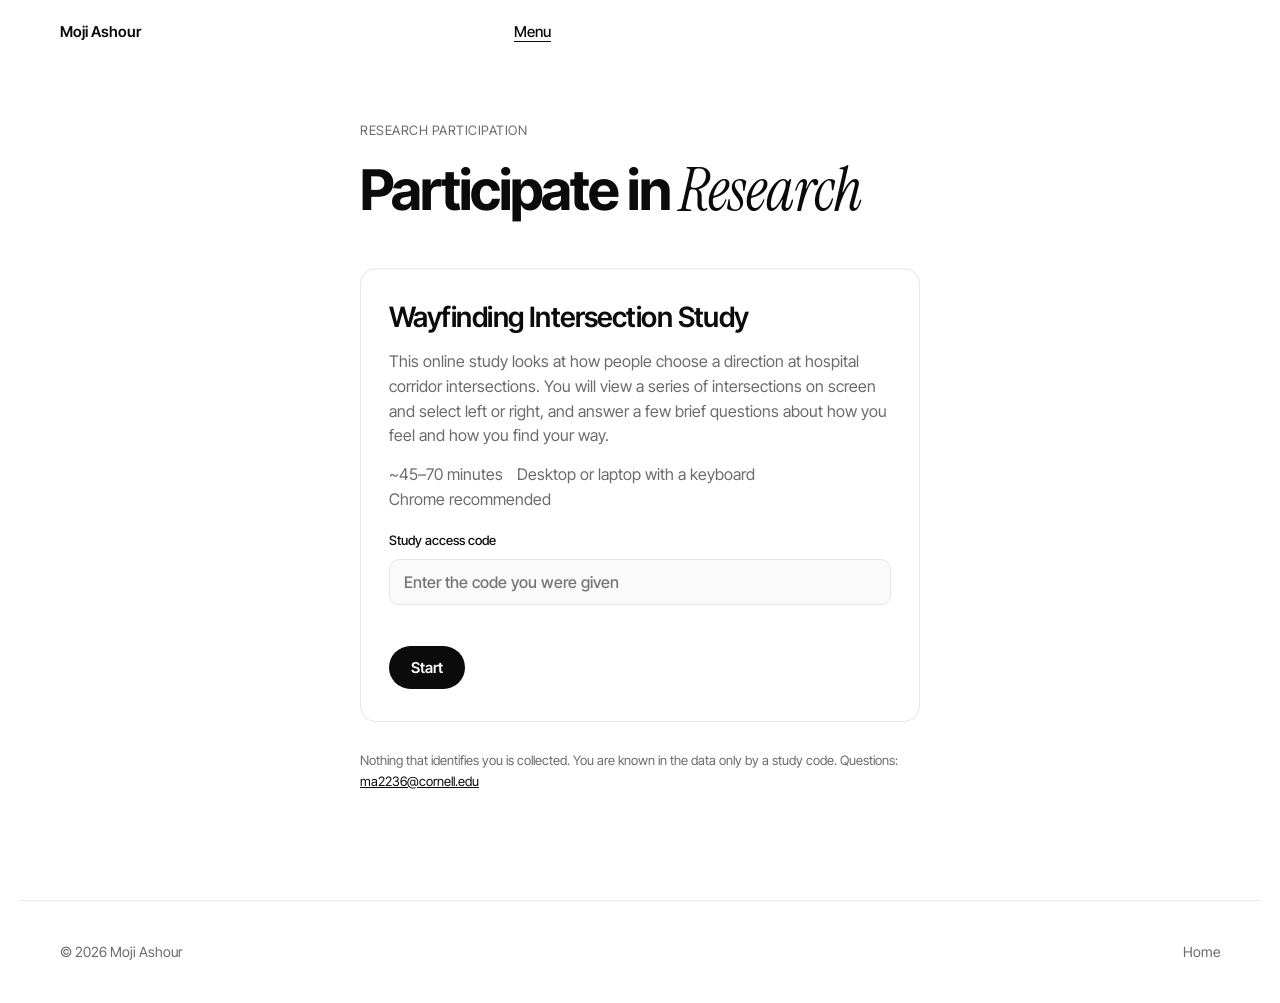
==== wayfinding-study/index.html @ ff0199dc "Wayfinding v4.9: neutral study title in header instead of personal name Replace the header wordmark " ====
<!DOCTYPE html>
<html lang="en">
<head>
    <link rel="icon" href="data:," />
  <meta charset="UTF-8" />
  <meta name="viewport" content="width=device-width, initial-scale=1" />
  <title>Wayfinding Study v4.9</title>
  <link rel="stylesheet" href="assets/fonts/fonts.css" />
  <link rel="stylesheet" href="css/styles.css" />
</head>
<body>
  <div id="lab-banner" role="status">LAB MODE — markers stub</div>
  <div id="admin-bar" hidden>
    <span class="admin-pill">DEMO</span>
    <label class="admin-field">Transition
      <select id="admin-trans" aria-label="Transition style">
        <option value="A">A · fade</option>
        <option value="A+">A+ · fade + progress</option>
        <option value="B">B · dash</option>
        <option value="C">C · cut</option>
        <option value="W">W · walk (default)</option>
        <option value="WI">WI — walk + dark iris</option>
      </select>
    </label>
    <label class="admin-field">Decision limit
      <select id="admin-decision-limit" aria-label="Decision time limit">
        <option value="5000">5 s</option>
        <option value="4000">4 s</option>
        <option value="3000">3 s (default)</option>
        <option value="2000">2 s</option>
        <option value="0">Off</option>
      </select>
    </label>
    <label class="admin-field admin-check"><input type="checkbox" id="admin-saves"> Save to Drive</label>
    <label class="admin-field">Jump to
      <select id="admin-jump" aria-label="Jump to phase">
        <option value="">Jump to…</option>
        <option value="practice">Practice</option>
        <option value="mist">DST (math)</option>
        <option value="condition1">Condition 1</option>
        <option value="post_condition">Post-condition</option>
        <option value="condition2">Condition 2</option>
        <option value="exit">Exit</option>
        <option value="results">Results</option>
      </select>
    </label>
    <button type="button" id="admin-skip">Skip</button>
    <button type="button" id="admin-skip-block">Skip block</button>
    <button type="button" id="admin-skip-cond">Skip to end of condition</button>
  </div>
  <div id="file-protocol-warn" class="protocol-warn" hidden role="alert">
    This page was opened as a local file (<code>file://</code>). Panoramas will not load.
    Run <code>python3 tools/server.py</code> in the wayfinding-spa folder and open
    <code>http://localhost:8080/</code> instead.
  </div>

  <header class="app-bar">
    <div class="study-wordmark">Hospital Wayfinding Study</div>
    <h1>Hospital Wayfinding · v4.9</h1>
    <div class="meta" id="header-meta">mode: —</div>
  </header>
  <button type="button" id="btn-withdraw" class="withdraw-link" hidden>Withdraw</button>

  <main>
    <!-- Generic page host: setup, consent, questionnaires, stress task, rest, experimenter screens -->
    <section id="screen-page" class="screen active wide" aria-label="Study page">
      <div id="page-host"><p class="hint">Loading…</p></div>
    </section>

    <!-- Instructions -->
    <section id="screen-instructions" class="screen" aria-label="Instructions">
      <p class="kicker">Wayfinding task</p>
      <h2>Instructions</h2>
      <p class="instr-lead">In this section, you are asked to find a destination inside a hospital environment. Remember that you can:</p>
      <ol class="instr-list">
        <li>Look around with your mouse.</li>
        <li>
          Choose directions with your keyboard.
          <div class="key-visual" aria-hidden="true">
            <div class="key-combo"><kbd class="key-cap">←</kbd><span>Left</span></div>
            <div class="key-combo"><kbd class="key-cap">→</kbd><span>Right</span></div>
          </div>
        </li>
        <li>Please make your selection (right or left) as soon as you can.</li>
        <li id="instr-decision-limit">You will have <strong>3 seconds</strong> to choose a direction at each intersection. If you do not choose within 3 seconds, a “Time’s up” message appears and the study moves on to the next intersection.</li>
        <li>Please stay focused.</li>
        <li>This is a serious data collection effort. Do not close this window or switch to another window during the experiment.</li>
      </ol>
      <p class="hint protocol-warn" id="preload-status" hidden></p>
      <div class="btn-row">
        <button type="button" id="btn-to-practice" disabled>Loading…</button>
        <button type="button" class="secondary" id="btn-skip-instructions" hidden>Skip</button>
      </div>
    </section>

    <!-- Trial (windowed pano + bottom instruction zone) -->
    <section id="screen-trial" class="screen" aria-label="Trial">
      <div class="trial-layout">
        <div class="trial-chrome">
          <span class="badge" id="trial-badge">Trial</span>
          <span class="badge" id="trial-hint">Drag to look · then press ← or →</span>
        </div>
        <div id="task-header" class="task-header">Hospital Wayfinding Task</div>
        <div id="progress" class="progress" aria-label="Progress">
          <div class="progress-track"><div class="progress-fill" id="progress-fill"></div></div>
          <span class="progress-label" id="progress-label">0%</span>
        </div>

        <div id="pano-frame" class="pano-frame">
          <div id="pano-wrap">
            <div id="pano"></div>
            <div id="loading-overlay" class="loading-overlay">Loading scene…</div>
            <div id="transition-overlay" aria-hidden="true"></div>
            <div id="vignette-overlay" aria-hidden="true"></div>
            <div id="iris-overlay" aria-hidden="true"></div>
            <div id="decision-timer" class="decision-timer" hidden aria-hidden="true">
              <div class="decision-timer-track"><div class="decision-timer-fill" id="decision-timer-fill"></div></div>
              <span class="decision-timer-num" id="decision-timer-num" aria-hidden="true">3</span>
            </div>
            <div id="times-up" class="times-up" hidden aria-live="polite" aria-hidden="true"><span>Time’s up</span></div>
            <div id="intersection-label" class="intersection-label" hidden></div>
            <div id="probe-placeholder" class="probe-placeholder" hidden aria-hidden="true">
              <span id="placeholder-text" class="placeholder-text">Recall probe</span>
              <span id="placeholder-sub" class="placeholder-sub"></span>
              <button type="button" class="intro-btn" id="btn-intro-continue">Continue</button>
            </div>
          </div>
        </div>

        <div id="instruction-zone" class="instruction-zone" aria-live="polite">
          <!-- Decision mode -->
          <div id="decision-panel" class="response-panel">
            <p class="prompt-large" id="decision-prompt">Press ← or → to choose your direction.</p>
            <p class="bottom-line" id="decision-sub">You can look around with the mouse, and press ← or → to make a decision to turn.</p>
            <div class="choice-row">
              <button type="button" class="choice-btn" id="btn-left" disabled>←</button>
              <button type="button" class="choice-btn" id="btn-right" disabled>→</button>
            </div>
            <p class="key-hint" id="decision-key-hint">Waiting… look around first</p>
          </div>

          <!-- Block intro (new destination) -->
          <div id="intro-panel" class="response-panel" hidden>
            <p class="prompt-large" id="intro-prompt">Your destination</p>
            <p class="prompt-sub" id="intro-sub"></p>
          </div>

          <!-- Recall probe mode -->
          <div id="probe-panel" class="response-panel" hidden>
            <p class="bottom-line" id="probe-bottom">Press ← or → to answer.</p>
            <p class="prompt-large visually-hidden" id="probe-prompt">Which way did you turn 3 intersections ago?</p>
            <div class="choice-row">
              <button type="button" class="choice-btn" id="btn-probe-left" disabled>←</button>
              <button type="button" class="choice-btn" id="btn-probe-right" disabled>→</button>
            </div>
            <p class="key-hint" id="probe-key-hint">Waiting…</p>
          </div>
        </div>
      </div>
    </section>

    <!-- End: participant results / debrief, plus experimenter tools when in lab or debug -->
    <section id="screen-end" class="screen participant-end" aria-label="Session complete">
      <div id="end-participant">
        <p class="kicker">Session</p>
        <h2>Session <em>complete</em></h2>
        <p id="end-thanks">Thank you.</p>
        <div id="end-debrief" class="debrief-block"></div>
        <div id="end-results"></div>
        <p id="end-save-status" class="save-status"></p>
        <div class="btn-row" id="end-fallback-row" hidden>
          <button type="button" id="btn-fallback-download">Download your data</button>
        </div>
      </div>
      <div id="end-experimenter" hidden>
        <h3>Experimenter</h3>
        <p class="hint">These download buttons and the log preview are shown only in lab mode or <code>?debug=1</code>. They are hidden from online participants. Data are also kept in this browser's local storage, and saved to <code>data/</code> when run with <code>tools/server.py</code> or a configured backend.</p>
        <div class="summary" id="end-summary"></div>
        <div class="btn-row">
          <button type="button" id="btn-download-json">Download JSON</button>
          <button type="button" class="secondary" id="btn-download-csv">Trials CSV</button>
          <button type="button" class="secondary" id="btn-download-q">Questionnaires CSV</button>
          <button type="button" class="secondary" id="btn-download-scores">Scores CSV</button>
          <button type="button" class="secondary" id="btn-download-events">Events CSV</button>
          <button type="button" class="secondary" id="btn-download-stress">Stress task CSV</button>
          <button type="button" class="secondary" id="btn-download-summaries">Summaries CSV</button>
          <button type="button" class="ghost" id="btn-restart">New session</button>
        </div>
        <label class="hint" for="log-preview" style="display:block;margin-top:1.25rem;">Session log preview</label>
        <textarea id="log-preview" readonly spellcheck="false"></textarea>
      </div>
    </section>
  </main>

  <script src="js/stimuli.js"></script>
  <script src="js/instruments.js"></script>
  <script src="js/survey.js"></script>
  <script src="js/stress.js"></script>
  <script src="js/consent_copy.js"></script>
  <script src="js/backend.js"></script>
  <script type="module" src="js/pano3d.js"></script>
  <script src="js/app.js"></script>
</body>
</html>
---- wayfinding-study/assets/fonts/fonts.css ----
/* Self-hosted OFL fonts for the wayfinding study and participate.html.
   These files are served from this folder; the study does not request fonts.googleapis.com or fonts.gstatic.com.
   Inter Tight: SIL Open Font License 1.1, Copyright 2022 The Inter Project Authors
   (https://github.com/rsms/inter-tight). See OFL-InterTight.txt.
   Instrument Serif: SIL Open Font License 1.1, Copyright 2022 The Instrument Serif Project Authors
   (https://github.com/Instrument/instrument-serif). See OFL-InstrumentSerif.txt.
*/
@font-face {
  font-family: "Inter Tight";
  font-style: normal;
  font-weight: 400 800;
  font-display: swap;
  src: url("InterTight-latin-ext.woff2") format("woff2");
  unicode-range: U+0100-02BA, U+02BD-02C5, U+02C7-02CC, U+02CE-02D7, U+02DD-02FF, U+0304, U+0308, U+0329, U+1D00-1DBF, U+1E00-1E9F, U+1EF2-1EFF, U+2020, U+20A0-20AB, U+20AD-20C4, U+2113, U+2C60-2C7F, U+A720-A7FF;
}
@font-face {
  font-family: "Inter Tight";
  font-style: normal;
  font-weight: 400 800;
  font-display: swap;
  src: url("InterTight-latin.woff2") format("woff2");
  unicode-range: U+0000-00FF, U+0131, U+0152-0153, U+02BB-02BC, U+02C6, U+02DA, U+02DC, U+0304, U+0308, U+0329, U+2000-206F, U+20AC, U+2122, U+2191, U+2193, U+2212, U+2215, U+FEFF, U+FFFD;
}
@font-face {
  font-family: "Instrument Serif";
  font-style: normal;
  font-weight: 400;
  font-display: swap;
  src: url("InstrumentSerif-Regular-latin-ext.woff2") format("woff2");
  unicode-range: U+0100-02BA, U+02BD-02C5, U+02C7-02CC, U+02CE-02D7, U+02DD-02FF, U+0304, U+0308, U+0329, U+1D00-1DBF, U+1E00-1E9F, U+1EF2-1EFF, U+2020, U+20A0-20AB, U+20AD-20C4, U+2113, U+2C60-2C7F, U+A720-A7FF;
}
@font-face {
  font-family: "Instrument Serif";
  font-style: normal;
  font-weight: 400;
  font-display: swap;
  src: url("InstrumentSerif-Regular-latin.woff2") format("woff2");
  unicode-range: U+0000-00FF, U+0131, U+0152-0153, U+02BB-02BC, U+02C6, U+02DA, U+02DC, U+0304, U+0308, U+0329, U+2000-206F, U+20AC, U+2122, U+2191, U+2193, U+2212, U+2215, U+FEFF, U+FFFD;
}
@font-face {
  font-family: "Instrument Serif";
  font-style: italic;
  font-weight: 400;
  font-display: swap;
  src: url("InstrumentSerif-Italic-latin-ext.woff2") format("woff2");
  unicode-range: U+0100-02BA, U+02BD-02C5, U+02C7-02CC, U+02CE-02D7, U+02DD-02FF, U+0304, U+0308, U+0329, U+1D00-1DBF, U+1E00-1E9F, U+1EF2-1EFF, U+2020, U+20A0-20AB, U+20AD-20C4, U+2113, U+2C60-2C7F, U+A720-A7FF;
}
@font-face {
  font-family: "Instrument Serif";
  font-style: italic;
  font-weight: 400;
  font-display: swap;
  src: url("InstrumentSerif-Italic-latin.woff2") format("woff2");
  unicode-range: U+0000-00FF, U+0131, U+0152-0153, U+02BB-02BC, U+02C6, U+02DA, U+02DC, U+0304, U+0308, U+0329, U+2000-206F, U+20AC, U+2122, U+2191, U+2193, U+2212, U+2215, U+FEFF, U+FFFD;
}
---- wayfinding-study/css/styles.css ----
:root {
  --ink: #0b0b0b;
  --mute: #6b6b6b;
  --line: #e6e6e6;
  --bg: #ffffff;
  --panel: #ffffff;
  --card: #f6f6f6;
  --border: #e6e6e6;
  --text: #0b0b0b;
  --muted: #6b6b6b;
  --accent: #0b0b0b;
  --accent-hover: #222222;
  --ok: #1a7f4b;
  --warn: #8a6d00;
  --danger: #b00020;
  --btn-left: #0b0b0b;
  --btn-right: #0b0b0b;
  --frame-border: #e6e6e6;
  --radius: 16px;
  --sans: "Inter Tight", Inter, system-ui, -apple-system, "Helvetica Neue", Arial, sans-serif;
  --serif: "Instrument Serif", "Playfair Display", Georgia, serif;
  --font: var(--sans);
}

* { box-sizing: border-box; margin: 0; padding: 0; }

html, body {
  height: 100%;
  background: var(--bg);
  color: var(--text);
  font-family: var(--font);
  font-size: 17px;
  line-height: 1.6;
  -webkit-font-smoothing: antialiased;
}

body {
  display: flex;
  flex-direction: column;
  min-height: 100vh;
  background: #ffffff;
}

#lab-banner {
  display: none;
  background: #fff8e1;
  color: var(--warn);
  text-align: center;
  padding: 0.45rem 1rem;
  font-size: 0.85rem;
  font-weight: 600;
  letter-spacing: 0.04em;
  border-bottom: 1px solid #e6d48a;
}

#lab-banner.visible { display: block; }

header.app-bar {
  display: flex;
  align-items: center;
  justify-content: space-between;
  padding: 0.65rem 1.25rem;
  background: #ffffff;
  border-bottom: 1px solid var(--border);
  color: var(--text);
}

header.app-bar h1 {
  font-size: 1rem;
  font-weight: 600;
  letter-spacing: 0.02em;
  color: #111111;
}

header .meta {
  font-size: 0.8rem;
  color: var(--muted);
}

main {
  flex: 1;
  display: flex;
  flex-direction: column;
  position: relative;
  min-height: 0;
  background: #ffffff;
}

.screen {
  display: none;
  flex: 1;
  flex-direction: column;
  padding: 2rem 1.5rem;
  max-width: 720px;
  width: 100%;
  margin: 0 auto;
  justify-content: center;
  background: #ffffff;
}

.screen.active { display: flex; }

.screen h2 {
  font-size: 1.6rem;
  margin-bottom: 0.75rem;
  color: #111111;
}

.screen p, .screen li {
  color: var(--muted);
  margin-bottom: 0.75rem;
}

.screen ul {
  margin: 0.5rem 0 1.25rem 1.25rem;
}

.field {
  margin: 1rem 0;
}

.field label {
  display: block;
  font-size: 0.85rem;
  color: var(--muted);
  margin-bottom: 0.35rem;
}

.field input {
  width: 100%;
  max-width: 360px;
  padding: 0.7rem 0.9rem;
  border-radius: 8px;
  border: 1px solid var(--border);
  background: #ffffff;
  color: var(--text);
  font-size: 1rem;
}

.field input:focus {
  outline: none;
  border-color: var(--accent);
}

.btn-row {
  display: flex;
  flex-wrap: wrap;
  gap: 0.75rem;
  margin-top: 1.5rem;
}

button, .btn {
  appearance: none;
  border: none;
  cursor: pointer;
  font-family: inherit;
  font-size: 1rem;
  font-weight: 600;
  padding: 0.75rem 1.35rem;
  border-radius: 10px;
  background: var(--accent);
  color: #fff;
  transition: background 0.15s, transform 0.1s;
}

button:hover, .btn:hover { background: var(--accent-hover); }
button:active { transform: scale(0.98); }
button:disabled {
  opacity: 0.45;
  cursor: not-allowed;
  transform: none;
}

button.secondary {
  background: #ffffff;
  border: 1px solid var(--border);
  color: var(--text);
}
button.secondary:hover { background: #f3f4f6; }

button.ghost {
  background: transparent;
  color: var(--muted);
  border: 1px solid transparent;
}
button.ghost:hover { color: var(--text); }

/* ===== Trial layout: white page, windowed 360, bottom instructions ===== */

#screen-trial {
  max-width: none;
  padding: 0;
  position: relative;
  justify-content: flex-start;
  background: #ffffff;
}

.trial-layout {
  flex: 1;
  display: flex;
  flex-direction: column;
  align-items: center;
  width: 100%;
  background: #ffffff;
  padding: 0.75rem 1rem 1.25rem;
  gap: 0.75rem;
  min-height: 0;
}

.trial-chrome {
  width: min(80vw, 1100px);
  display: flex;
  justify-content: space-between;
  align-items: center;
  gap: 0.5rem;
  pointer-events: none;
}

.trial-chrome .badge {
  pointer-events: auto;
  background: #f4f5f7;
  border: 1px solid var(--border);
  padding: 0.3rem 0.7rem;
  border-radius: 999px;
  font-size: 0.8rem;
  color: var(--muted);
}

.pano-frame {
  width: min(80vw, 1100px);
  aspect-ratio: 16 / 9;
  max-height: min(58vh, 620px);
  border: 2px solid var(--frame-border);
  border-radius: 4px;
  background: #e8e8e8;
  overflow: hidden;
  position: relative;
  flex-shrink: 0;
}

#pano-wrap {
  position: absolute;
  inset: 0;
  width: 100%;
  height: 100%;
  background: #e8e8e8;
  overflow: hidden;
}

#pano {
  width: 100%;
  height: 100%;
}

#pano .pnlm-container {
  width: 100% !important;
  height: 100% !important;
}

.probe-placeholder {
  position: absolute;
  inset: 0;
  z-index: 15;
  display: flex;
  align-items: center;
  justify-content: center;
  background: #f0f0f0;
  color: #666666;
  font-size: 1.1rem;
  font-weight: 500;
  letter-spacing: 0.02em;
}

.probe-placeholder[hidden] { display: none !important; }

/* Bottom instruction zone — large clear text on white */
.instruction-zone {
  width: min(80vw, 1100px);
  flex: 1;
  display: flex;
  flex-direction: column;
  align-items: center;
  justify-content: center;
  background: #ffffff;
  padding: 0.5rem 0.5rem 1rem;
  min-height: 160px;
}

.response-panel {
  display: flex;
  flex-direction: column;
  align-items: center;
  gap: 0.6rem;
  width: 100%;
}

.response-panel[hidden] { display: none !important; }

.prompt-large {
  font-size: clamp(1.35rem, 2.6vw, 1.85rem);
  font-weight: 700;
  color: #111111;
  text-align: center;
  line-height: 1.3;
  margin: 0;
}

.prompt-sub {
  font-size: 1.05rem;
  color: var(--muted);
  text-align: center;
  margin: 0;
}

.choice-row {
  display: flex;
  justify-content: center;
  gap: 1.25rem;
  flex-wrap: wrap;
  margin-top: 0.35rem;
}

.choice-btn {
  min-width: 160px;
  min-height: 56px;
  font-size: 1.2rem;
  border-radius: 12px;
  box-shadow: none;
}

#btn-left, #btn-probe-left { background: var(--btn-left); }
#btn-left:hover, #btn-probe-left:hover { background: #5c6bc0; }
#btn-right, #btn-probe-right { background: var(--btn-right); }
#btn-right:hover, #btn-probe-right:hover { background: #26a69a; }

.key-hint {
  font-size: 0.95rem;
  color: var(--muted);
  text-align: center;
  margin: 0.25rem 0 0;
}

.key-hint.ready {
  color: #111111;
  font-weight: 600;
}

.hint {
  font-size: 0.8rem;
  color: var(--muted);
  margin-top: 0.5rem;
}

.hint code, .screen code {
  background: #f3f4f6;
  color: #111111;
  padding: 0.1rem 0.35rem;
  border-radius: 4px;
  font-size: 0.85em;
}

#screen-end .summary {
  background: #f7f8fa;
  border: 1px solid var(--border);
  border-radius: var(--radius);
  padding: 1rem 1.25rem;
  margin: 1rem 0;
  font-size: 0.9rem;
  color: var(--text);
}

#screen-end .summary code {
  color: var(--ok);
  font-size: 0.85rem;
  background: transparent;
  padding: 0;
}

#log-preview {
  width: 100%;
  height: 220px;
  margin-top: 1rem;
  padding: 0.75rem;
  background: #fafafa;
  border: 1px solid var(--border);
  border-radius: 8px;
  color: #333333;
  font-family: ui-monospace, SFMono-Regular, Menlo, monospace;
  font-size: 0.75rem;
  resize: vertical;
}

.loading-overlay {
  position: absolute;
  inset: 0;
  z-index: 30;
  display: none;
  align-items: center;
  justify-content: center;
  background: rgba(255, 255, 255, 0.88);
  color: var(--text);
  font-weight: 500;
}

.loading-overlay.visible { display: flex; }

.protocol-warn {
  background: #fff0f0;
  color: #8a1f1f;
  text-align: center;
  padding: 0.65rem 1rem;
  font-size: 0.85rem;
  border-bottom: 1px solid #f0c0c0;
  line-height: 1.45;
}
.protocol-warn code {
  color: #111111;
  background: rgba(0, 0, 0, 0.06);
  padding: 0.1rem 0.35rem;
  border-radius: 4px;
  font-size: 0.8rem;
}

.loading-overlay.error {
  flex-direction: column;
  padding: 1.5rem;
  text-align: center;
  line-height: 1.5;
  color: #8a1f1f;
  background: rgba(255, 240, 240, 0.96);
}
.loading-overlay .err-hint {
  display: block;
  margin-top: 0.75rem;
  font-size: 0.85rem;
  color: #555555;
  font-weight: 400;
  max-width: 36rem;
}
.loading-overlay .err-hint code {
  color: #111111;
  background: rgba(0, 0, 0, 0.06);
  padding: 0.05rem 0.3rem;
  border-radius: 3px;
}

@media (max-width: 700px) {
  .pano-frame {
    width: 94vw;
    max-height: 42vh;
  }
  .trial-chrome,
  .instruction-zone {
    width: 94vw;
  }
  .choice-btn { min-width: 120px; font-size: 1.05rem; }
  .prompt-large { font-size: 1.25rem; }
}

/* ===================== v3 overrides ===================== */
header.app-bar { padding: 0.4rem 1rem; }
.trial-layout { padding: 0.4rem 1rem 0.5rem; gap: 0.35rem; }
.trial-chrome, .progress, .instruction-zone { width: min(94vw, 2000px); }
.trial-chrome .badge { font-size: 0.75rem; padding: 0.15rem 0.6rem; }
.pano-frame {
  width: min(94vw, 2000px);
  aspect-ratio: auto;
  height: calc(100vh - 192px);
  max-height: none;
  border: 1px solid var(--frame-border);
}
/* tiny progress bar */
.progress { display: flex; align-items: center; gap: 0.5rem; }
.progress-track { flex: 1; height: 5px; background: #eceef1; border-radius: 3px; overflow: hidden; }
.progress-fill { height: 100%; width: 0; background: #9aa1ab; transition: width 0.4s ease; }
.progress-fill.practice { background: #c3c7ce; }
.progress-label { font-size: 0.7rem; color: #8a8f98; min-width: 5.5em; text-align: right; font-variant-numeric: tabular-nums; }
/* compact instruction zone */
.instruction-zone { flex: 0 0 auto; min-height: 0; padding: 0.1rem 0 0; }
.response-panel { gap: 0.15rem; }
.prompt-large { font-size: clamp(1rem, 1.6vw, 1.35rem); }
.prompt-sub { font-size: 0.85rem; }
#decision-sub { display: none; }
.choice-row { gap: 0.4rem; margin-top: 0.1rem; align-items: center; }
.choice-btn, #btn-left, #btn-right, #btn-probe-left, #btn-probe-right, #btn-intro-continue {
  min-width: 0; min-height: 0; font-size: 0.75rem; font-weight: 500;
  padding: 0.15rem 0.7rem; border-radius: 999px;
  background: #f4f5f7; color: #555; border: 1px solid var(--border);
}
.choice-btn:hover:not(:disabled), #btn-left:hover:not(:disabled), #btn-right:hover:not(:disabled),
#btn-probe-left:hover:not(:disabled), #btn-probe-right:hover:not(:disabled) { background: #e6e8ec; }
.key-hint { font-size: 0.8rem; margin: 0; }
/* recall probe / destination shown large inside the 360 rectangle */
.probe-placeholder { flex-direction: column; gap: 1rem; padding: 2rem; text-align: center; background: #f3f3f3; }
.placeholder-text { font-size: clamp(1.8rem, 3.2vw, 3rem); font-weight: 700; color: #111; line-height: 1.25; max-width: 42ch; }
.placeholder-sub { font-size: clamp(1rem, 1.5vw, 1.4rem); color: #555; }
.placeholder-sub:empty { display: none; }
.visually-hidden { position: absolute !important; width: 1px; height: 1px; overflow: hidden; clip: rect(0 0 0 0); white-space: nowrap; }
@media (max-width: 700px) { .pano-frame { width: 94vw; height: 55vh; } }

/* ===================== v3b: minimal chrome, max 360 ===================== */
header.app-bar, .trial-chrome { display: none; }
body.debug header.app-bar { display: flex; }
body.debug .trial-chrome { display: flex; }
.trial-layout { padding: 0.3rem 1vw 0.3rem; gap: 0.25rem; }
.task-header, .progress, .instruction-zone, .pano-frame { width: 98vw; }
.task-header { font-size: 0.95rem; font-weight: 600; color: #111; line-height: 1.3; white-space: nowrap; overflow: hidden; text-overflow: ellipsis; }
.pano-frame { height: calc(100vh - 94px); }
body.debug .pano-frame { height: calc(100vh - 150px); }
#decision-prompt, #intro-prompt, .choice-row, .key-hint, #probe-prompt { display: none !important; }
.bottom-line, #intro-sub { font-size: 0.95rem; color: #333; text-align: center; margin: 0; line-height: 1.3; }
#decision-sub { display: block; }
.placeholder-sub { order: -1; }

/* ===================== v4: study pages, questionnaires, stress task ===================== */
.screen.wide { max-width: 980px; justify-content: flex-start; padding-top: 2.5rem; overflow-y: auto; }
#page-host { width: 100%; }
.page h2, .survey h2 { font-size: 1.5rem; margin-bottom: 0.6rem; color: #111; }
.page p { color: #333; margin-bottom: 0.75rem; }
.exp-note { background: #fff8e1; border: 1px solid #e6d48a; color: #6b5500 !important; padding: 0.5rem 0.75rem; border-radius: 8px; font-size: 0.9rem; }
.irb-placeholder { border: 2px dashed #b00020; background: #fff5f6; padding: 1rem 1.25rem; border-radius: 10px; margin: 0.5rem 0 1rem; }
.irb-placeholder p { color: #b00020 !important; margin-bottom: 0.4rem; }
.protocol-warn { color: #b00020; }
.page textarea, .field textarea { width: 100%; padding: 0.6rem; border: 1px solid var(--border); border-radius: 8px; font: inherit; }
.survey-step { font-size: 0.8rem; color: #888; text-transform: uppercase; letter-spacing: 0.06em; }
.survey-instr { color: #222; font-size: 1.05rem; margin-bottom: 1rem; }
.survey-sec { font-size: 1.05rem; margin: 1.25rem 0 0.5rem; color: #333; }
.survey .q { padding: 0.7rem 0.4rem; border-bottom: 1px solid #eee; }
.survey .q.missing { background: #fff1f1; outline: 2px solid #f2b8b8; border-radius: 6px; }
.survey .qtext { color: #111; font-size: 1rem; margin-bottom: 0.4rem; }
.survey .qnum { color: #888; margin-right: 0.25rem; }
.survey .qnote, .survey .qhint { color: #777; font-size: 0.85rem; }
.survey .opts { display: flex; flex-wrap: wrap; gap: 0.4rem 1.2rem; align-items: center; }
.survey .opts.opts-col { flex-direction: column; align-items: flex-start; }
.survey .opt { display: inline-flex; align-items: center; gap: 0.4rem; cursor: pointer; color: #222; }
.survey input[type=radio], .survey input[type=checkbox] { width: 1.15rem; height: 1.15rem; accent-color: #2f5bff; }
.survey input.other, .survey input.txt, .survey input.num { padding: 0.35rem 0.5rem; border: 1px solid var(--border); border-radius: 6px; font: inherit; }
.survey input.num { width: 7rem; }
.survey input.txt { width: min(480px, 90%); }
.survey-err { color: #b00020; font-weight: 600; margin-top: 1rem; }
table.matrix { width: 100%; border-collapse: collapse; margin-top: 0.5rem; }
table.matrix th { font-size: 0.8rem; font-weight: 600; color: #444; padding: 0.4rem 0.2rem; text-align: center; vertical-align: bottom; position: sticky; top: 0; background: #fff; z-index: 1; border-bottom: 1px solid #ddd; }
table.matrix td { border-bottom: 1px solid #eee; padding: 0.45rem 0.2rem; text-align: center; }
table.matrix td.qtext { text-align: left; width: 46%; }
table.matrix tr.q.missing td { background: #fff1f1; }
table.matrix tr:hover td { background: #f7f9ff; }
label.cell { display: block; cursor: pointer; padding: 0.2rem; }
.vas { margin: 1.5rem 0 0.5rem; user-select: none; }
.vas-track { position: relative; height: 34px; cursor: pointer; touch-action: none; }
.vas-track::before { content: ""; position: absolute; left: 0; right: 0; top: 16px; height: 3px; background: #333; }
.vas-thumb { position: absolute; top: 4px; width: 6px; height: 26px; margin-left: -3px; background: #2f5bff; border-radius: 3px; }
.vas.untouched .vas-thumb { display: none; }
.vas-ends { display: flex; justify-content: space-between; font-size: 0.9rem; color: #444; margin-top: 0.25rem; gap: 1rem; }
.sam { display: grid; grid-template-columns: repeat(9, 1fr); gap: 0.25rem; align-items: end; margin-top: 0.5rem; }
.sam-pt { display: flex; flex-direction: column; align-items: center; gap: 0.25rem; cursor: pointer; }
.sam-fig { height: 86px; display: flex; align-items: flex-end; }
.sam-fig img { max-height: 86px; max-width: 80px; }
.sam-missing { display: flex; align-items: center; justify-content: center; width: 70px; height: 80px; border: 1px dashed #b00020; color: #b00020; font-size: 0.7rem; text-align: center; border-radius: 6px; }
.sam-k { font-size: 0.75rem; color: #888; }
.sam-ends { margin-top: 0.4rem; }
.stress { text-align: center; padding-top: 3rem; }
.stress-top { display: flex; justify-content: flex-end; }
.st-clock { font-variant-numeric: tabular-nums; color: #555; font-size: 1.1rem; }
.st-task { font-size: 1.3rem; color: #333; margin-bottom: 0.5rem; }
.st-prev { font-size: 2rem; color: #111; margin: 1rem 0; }
.st-input { font-size: 2.4rem; width: 10rem; text-align: center; padding: 0.4rem; border: 2px solid #333; border-radius: 10px; font-variant-numeric: tabular-nums; }
.st-bar { width: min(520px, 80%); height: 10px; background: #eee; margin: 1.25rem auto 0.5rem; border-radius: 5px; overflow: hidden; }
.st-bar-fill { height: 100%; background: #e65100; width: 100%; }
.st-fb { font-size: 1.5rem; font-weight: 700; min-height: 2.2rem; margin: 0.75rem 0; }
.st-fb.ok { color: #1a7f4b; }
.st-fb.bad { color: #b00020; }
.rest { display: flex; flex-direction: column; align-items: center; justify-content: center; min-height: 70vh; }
.fixation { font-size: 5rem; font-weight: 300; color: #111; line-height: 1; margin-bottom: 2rem; }
.probe-placeholder.intro .placeholder-sub { order: 0; max-width: 60ch; font-size: clamp(1.05rem, 1.6vw, 1.5rem); color: #222; line-height: 1.5; }
.probe-placeholder.intro .placeholder-text { font-size: clamp(2rem, 3.6vw, 3.2rem); }
.intro-btn { display: none; }
.probe-placeholder.intro .intro-btn { display: inline-block; order: 1; margin-top: 0.5rem; }
#probe-placeholder.intro #btn-intro-continue { display: inline-block; font-size: 1.1rem; font-weight: 600; padding: 0.75rem 2.4rem; border-radius: 10px; background: var(--accent); color: #fff; border: none; }

/* ===================== v4.1: intro, anticipatory prep, performance summary ===================== */
.intro-list { margin: 0 0 1rem 1.2rem; color: #333; }
.intro-list li { margin: 0.35rem 0; line-height: 1.45; }
.prep { max-width: 42rem; margin: 0 auto; }
.prep-clock { font-size: 2.6rem; font-variant-numeric: tabular-nums; font-weight: 650; text-align: center;
  letter-spacing: 0.04em; margin: 1.5rem 0 0.5rem; color: #111; }
.prep-examples { background: #f7f8fa; border: 1px solid var(--border); border-radius: 12px; padding: 1rem 1.25rem; margin: 1rem 0; }
.prep-examples h3 { font-size: 1rem; margin: 0 0 0.5rem; color: #333; font-weight: 650; }
.prep-examples ol { margin: 0; padding-left: 1.25rem; color: #222; }
.prep-examples li { margin: 0.45rem 0; line-height: 1.45; }
.page.perf-page { max-width: 44rem; margin: 0 auto; }
.perf-card { background: #fff; border: 1px solid var(--border); border-radius: 16px; padding: 1.75rem 2rem 0.5rem; }
.perf-card h2 { margin-top: 0; }
.perf-lead { color: #444; margin-bottom: 0.25rem; }
.perf-stats { display: grid; grid-template-columns: repeat(3, 1fr); gap: 0.9rem; margin: 1.35rem 0 1.6rem; }
.perf-stat { background: #f7f8fa; border-radius: 12px; padding: 1.05rem 0.8rem 1rem; text-align: center; }
.perf-stat .val { font-size: 1.85rem; font-weight: 700; color: #111; font-variant-numeric: tabular-nums; letter-spacing: -0.02em; }
.perf-stat .lbl { font-size: 0.85rem; color: #555; margin-top: 0.35rem; line-height: 1.35; }
.perf-blocks { width: 100%; border-collapse: collapse; margin: 0 0 0.5rem; }
.perf-blocks th, .perf-blocks td { text-align: left; padding: 0.55rem 0.65rem; border-bottom: 1px solid #eee; font-variant-numeric: tabular-nums; }
.perf-blocks th { color: #666; font-size: 0.8rem; font-weight: 650; border-bottom: 1px solid #ddd; }
.perf-blocks td { color: #222; }
@media (max-width: 700px) {
  .perf-stats { grid-template-columns: 1fr; }
}

/* ===================== v4.2: pagination, Likert spacing, VAS prompt, instructions, intro, end */
.survey-step { display: none; }
.survey-instr strong { font-weight: 700; color: #111; }
.vas-prompt { font-size: 0.95rem; color: #333; margin: 0.35rem 0 0.6rem; }
.vas-track { height: 40px; }
.vas-track::before { height: 4px; top: 18px; background: #222; border-radius: 2px; }
.vas.untouched .vas-track::after {
  content: "";
  position: absolute;
  left: 0; right: 0; top: 10px; height: 20px;
  pointer-events: none;
}
table.matrix { table-layout: fixed; width: 100%; }
table.matrix th, table.matrix td { vertical-align: middle; }
table.matrix th.qtext-h, table.matrix td.qtext { width: 42%; text-align: left; }
table.matrix thead th:not(.qtext-h) {
  width: auto;
  font-weight: 600;
  line-height: 1.2;
  padding: 0.45rem 0.15rem 0.5rem;
  word-break: break-word;
  hyphens: manual;
}
table.matrix .lh-num { display: block; font-weight: 700; color: #111; }
table.matrix .lh-lab { display: block; font-weight: 500; font-size: 0.75rem; line-height: 1.15; color: #444; white-space: normal; }
table.matrix td:not(.qtext) { text-align: center; }
.instr-lead { color: #222; font-size: 1.05rem; margin-bottom: 0.75rem; }
.instr-list { margin: 0.25rem 0 1.25rem 1.25rem; color: #222; }
.instr-list li { margin: 0.7rem 0; line-height: 1.45; color: #222; }
.key-visual {
  display: flex;
  justify-content: center;
  gap: 1.75rem;
  margin: 0.7rem 0 0.15rem;
  flex-wrap: wrap;
}
.key-combo { display: flex; flex-direction: column; align-items: center; gap: 0.25rem; }
.key-cap {
  display: inline-flex;
  align-items: center;
  justify-content: center;
  min-width: 3rem;
  height: 2.6rem;
  padding: 0 0.7rem;
  border: 2px solid #333;
  border-bottom-width: 4px;
  border-radius: 8px;
  background: #f7f8fa;
  font-size: 1.35rem;
  font-family: inherit;
  color: #111;
  box-shadow: 0 1px 0 #ccc;
}
.key-combo span { font-size: 0.85rem; color: #444; }
.privacy-note { font-size: 1em; color: #222; margin-top: 1rem; }
.probe-placeholder.intro .intro-lines {
  order: 0;
  max-width: 46ch;
  display: flex;
  flex-direction: column;
  gap: 1.15em;
  text-align: center;
  font-size: clamp(1.05rem, 1.6vw, 1.5rem);
  color: #222;
  line-height: 1.5;
}
.probe-placeholder.intro .intro-lines p { margin: 0; color: #222; }
#preload-status:empty, #preload-status[hidden] { display: none; }
.page.perf-page .perf-card + .perf-card { margin-top: 1.5rem; }
.debrief-block { margin-bottom: 1.5rem; }
#screen-end.participant-end { max-width: 860px; justify-content: flex-start; padding-top: 2rem; }
#end-experimenter { margin-top: 2rem; padding-top: 1.25rem; border-top: 1px solid var(--border); }
#end-experimenter[hidden] { display: none !important; }
#end-fallback-row[hidden] { display: none !important; }
.save-status { margin: 0.75rem 0; color: #333; }
.save-status.failed { color: #b00020; font-weight: 600; }
.save-status.ok { color: #1a7f4b; }
#screen-instructions { max-width: 720px; }


/* ===================== v4.3: MIST arithmetic UI + corridor transition overlay ===================== */
#transition-overlay {
  position: absolute;
  inset: 0;
  z-index: 20;
  background: #f3f3f1;
  opacity: 0;
  pointer-events: none;
}
#transition-overlay.on { pointer-events: auto; }
#pano { transform-origin: 50% 50%; }
#pano.trans-animating { will-change: filter, transform; }

.mist { max-width: 42rem; margin: 0 auto; text-align: center; padding: 0.5rem 0 2rem; }
.mist-top { display: flex; justify-content: space-between; align-items: baseline; margin-bottom: 0.25rem; }
.mist-kicker {
  font-size: 0.8rem; font-weight: 650; letter-spacing: 0.08em; text-transform: uppercase; color: #555;
}
.mist-clock { font-variant-numeric: tabular-nums; color: #555; font-size: 1.15rem; font-weight: 650; }
.mist-title { font-size: 1.45rem; margin: 0.15rem 0 0.85rem; color: #111; }
.mist-problem {
  font-size: clamp(2.6rem, 6.5vw, 3.8rem);
  font-weight: 700;
  letter-spacing: 0.02em;
  margin: 1.1rem 0 0.7rem;
  font-variant-numeric: tabular-nums;
  min-height: 4.2rem;
  color: #111;
  line-height: 1.15;
}
.mist-timer {
  width: min(440px, 90%);
  height: 12px;
  background: #e8e8e8;
  margin: 0 auto 0.35rem;
  border-radius: 6px;
  overflow: hidden;
}
.mist-timer-fill { height: 100%; width: 100%; background: #e65100; border-radius: 6px; }
.mist-timer.untimed, .mist-timer[hidden] { display: none; }
.mist-fb { font-size: 1.55rem; font-weight: 700; min-height: 2.2rem; margin: 0.55rem 0 0.25rem; }
.mist-fb.ok { color: #1a7f4b; }
.mist-fb.bad { color: #b00020; }

.mist-perf { margin: 0.15rem auto 1.15rem; width: min(540px, 94%); text-align: left; }
.mist-perf[hidden], .mist-perf.is-practice { display: none; }
.mist-perf-labels { display: flex; justify-content: space-between; font-size: 0.88rem; color: #333; font-weight: 600; }
.mist-perf-track {
  position: relative;
  height: 22px;
  background: #ececec;
  border-radius: 11px;
  margin-top: 1.45rem;
  overflow: visible;
}
.mist-perf-you {
  position: absolute; left: 0; top: 0; bottom: 0;
  background: #3d5afe;
  border-radius: 11px;
  width: 0%;
  transition: width 180ms ease-out;
  min-width: 0;
}
.mist-perf-avg {
  position: absolute;
  top: -5px; bottom: -5px;
  width: 3px;
  background: #111;
  margin-left: -1.5px;
  border-radius: 1px;
  z-index: 1;
}
.mist-perf-avg-lab {
  position: absolute;
  left: 50%;
  bottom: calc(100% + 8px);
  transform: translateX(-50%);
  font-size: 0.8rem;
  font-weight: 600;
  color: #111;
  white-space: nowrap;
}
.mist-perf-avg::after {
  content: "";
  position: absolute;
  left: 50%;
  top: -6px;
  width: 0; height: 0;
  margin-left: -5px;
  border-left: 5px solid transparent;
  border-right: 5px solid transparent;
  border-top: 6px solid #111;
}
.mist-perf-scale { display: flex; justify-content: space-between; font-size: 0.75rem; color: #777; margin-top: 0.2rem; }

.mist-eval {
  background: #fff5f6;
  border: 1px solid #e7b4bc;
  color: #7a1024;
  border-radius: 10px;
  padding: 0.85rem 1rem;
  margin: 0.5rem auto;
  max-width: 28rem;
}
.mist-eval p { margin: 0; color: #7a1024 !important; font-weight: 600; }

.mist-dial {
  position: relative;
  width: min(280px, 78vw);
  height: min(280px, 78vw);
  margin: 0.6rem auto 0.4rem;
  border-radius: 50%;
  background: radial-gradient(circle at 50% 50%, #f7f8fa 0 34%, #eceff5 35% 100%);
  border: 1px solid #dde1ea;
}
.mist-dial-btn {
  position: absolute;
  width: 52px; height: 52px;
  margin: -26px 0 0 -26px;
  border-radius: 50%;
  border: 2px solid #333;
  background: #fff;
  font-size: 1.2rem;
  font-weight: 700;
  color: #111;
  cursor: pointer;
  box-shadow: 0 1px 0 #ccc;
  font-family: inherit;
  /* Center digit in the circle (v4.4) */
  display: inline-flex;
  align-items: center;
  justify-content: center;
  line-height: 1;
  padding: 0;
  text-align: center;
  -webkit-appearance: none;
  appearance: none;
}
.mist-dial-btn:hover:not(:disabled) { background: #eef1ff; }
.mist-dial-btn:active:not(:disabled) { background: #dbe1ff; transform: scale(0.96); }
.mist-dial-btn:disabled { opacity: 0.45; cursor: default; box-shadow: none; }
.mist-hint { max-width: 36rem; margin: 0.35rem auto 0; }
.draft-banner {
  background: #fff8e1;
  border: 1px solid #e6d48a;
  color: #6b5500 !important;
  padding: 0.55rem 0.8rem;
  border-radius: 8px;
}
.page.debrief-page { max-width: 42rem; margin: 0 auto; }
.page.debrief-page h2 { margin-bottom: 0.85rem; }

@media (max-width: 480px) {
  .mist-dial-btn {
    width: 44px; height: 44px; margin: -22px 0 0 -22px; font-size: 1.05rem;
    display: inline-flex; align-items: center; justify-content: center; line-height: 1; padding: 0;
  }
}


/* ===================== v4.5: minimal study design language ===================== */
em { font-family: var(--serif); font-style: italic; font-weight: 400; letter-spacing: 0; }
.kicker {
  font-size: 13px;
  color: var(--mute);
  letter-spacing: .04em;
  text-transform: uppercase;
  font-weight: 500;
  margin: 0 0 18px;
}

/* Wordmark on chrome screens only — not a link, hidden during 360 trials */
header.app-bar {
  display: flex;
  align-items: center;
  justify-content: space-between;
  gap: 1rem;
  padding: 0 40px;
  height: 64px;
  background: transparent;
  border-bottom: 0;
  position: relative;
  z-index: 5;
}
.study-wordmark {
  font-weight: 600;
  font-size: 15px;
  color: var(--ink);
  letter-spacing: 0;
  text-decoration: none;
}
header.app-bar h1,
header.app-bar .meta { display: none; }
body.debug header.app-bar h1,
body.debug header.app-bar .meta {
  display: block;
  font-size: 0.8rem;
  font-weight: 500;
  letter-spacing: 0;
  color: var(--mute);
}
body.debug header.app-bar h1 { font-size: 0.85rem; font-weight: 600; color: var(--ink); }
body:has(#screen-trial.active) header.app-bar { display: none; }
body.debug:has(#screen-trial.active) header.app-bar { display: flex; }
body.debug:has(#screen-trial.active) .study-wordmark { display: none; }

.screen {
  padding: 2rem 40px 4rem;
  max-width: 720px;
  justify-content: flex-start;
  padding-top: 1.5rem;
}
.screen.wide { max-width: 820px; padding-top: 1.5rem; }
.screen h2, .page h2, .survey h2, #screen-end h2, #screen-instructions h2 {
  font-size: clamp(36px, 5vw, 56px);
  line-height: 1.02;
  font-weight: 700;
  letter-spacing: -.035em;
  color: var(--ink);
  margin: 0 0 28px;
}
.screen h2 em, .page h2 em { font-size: 1.08em; letter-spacing: -.01em; }
.screen p, .page p, .screen li { color: var(--mute); }
.page p, .survey-instr, .instr-lead, .intro-list li, .instr-list li, .privacy-note {
  font-size: 16px;
  line-height: 1.55;
  color: var(--mute);
}
.privacy-note, .privacy-note strong { color: var(--ink); }

/* Rounded light-grey / white cards */
.page, .survey, #screen-instructions, #end-participant, .mist, .prep, .stress, .rest {
  background: #fff;
}
.page, .survey, #screen-instructions > *, .mist, .prep-examples, .perf-card, .debrief-block,
#end-results, #end-participant {
  /* card treatment applied to content clusters below */
}
.page-card,
.survey,
.perf-card,
.prep-examples,
.irb-placeholder,
.debrief-block,
#end-results,
.mist,
.survey .q,
#screen-instructions {
  border-radius: 16px;
}
#page-host .page,
.survey,
#screen-instructions,
#end-participant,
.mist {
  background: #fff;
}
/* Main chrome panels sit in a light-grey rounded card */
#page-host .page,
.survey,
#screen-instructions,
#end-participant {
  background: #f6f6f6;
  border: 1px solid var(--line);
  border-radius: 16px;
  padding: 32px 28px;
}
#page-host .page.rest {
  background: #fff;
  border: 0;
  padding: 2rem 0;
}
#page-host .page.rest .fixation { color: var(--ink); }

.field label, .part-field label {
  display: block;
  font-size: 13px;
  font-weight: 500;
  color: var(--ink);
  margin-bottom: 8px;
}
.field input, .page textarea, .field textarea, .survey input.txt, .survey input.num, .survey input.other {
  width: 100%;
  max-width: 100%;
  font: 500 16px var(--sans);
  padding: 12px 14px;
  border: 1px solid var(--line);
  border-radius: 10px;
  background: #fafafa;
  color: var(--ink);
}
.field input:focus, .page textarea:focus, .survey input.txt:focus, .survey input.num:focus {
  outline: 2px solid var(--ink);
  outline-offset: 2px;
  background: #fff;
  border-color: var(--line);
}

/* Black pill buttons */
.btn-row { gap: 10px; margin-top: 22px; }
button, .btn {
  font: 600 15px var(--sans);
  background: var(--ink);
  color: #fff;
  border: 0;
  border-radius: 999px;
  padding: 12px 22px;
  box-shadow: none;
  transition: opacity .15s, background .15s, transform .1s;
}
button:hover, .btn:hover { background: #222; opacity: .92; }
button:disabled { opacity: .45; cursor: not-allowed; transform: none; }
button.secondary {
  background: #fff;
  color: var(--ink);
  border: 1px solid var(--ink);
}
button.secondary:hover { background: #f0f0f0; color: var(--ink); }
button.ghost { background: transparent; color: var(--mute); border: 1px solid transparent; }
button.ghost:hover { color: var(--ink); }

.device-note {
  background: #fff;
  border: 1px solid var(--line);
  border-radius: 12px;
  padding: 12px 14px;
  font-size: 14px;
  color: var(--ink);
  margin: 18px 0 0;
  line-height: 1.5;
}
.device-note[hidden] { display: none !important; }

/* Surveys / Likert / VAS */
.survey { padding: 28px 22px 22px; }
.survey-instr { color: var(--ink); font-size: 16px; margin-bottom: 1.1rem; }
.survey-sec { font-size: 13px; text-transform: uppercase; letter-spacing: .06em; color: var(--mute); font-weight: 500; margin: 1.4rem 0 0.6rem; }
.survey .q { padding: 0.85rem 0.2rem; border-bottom: 1px solid var(--line); background: transparent; }
.survey .qtext { color: var(--ink); }
.survey .opt { color: var(--ink); }
.survey input[type=radio], .survey input[type=checkbox] { accent-color: var(--ink); }
.survey .q.missing { background: #fff1f1; }
table.matrix th { color: var(--mute); background: #f6f6f6; border-bottom: 1px solid var(--line); font-weight: 500; }
table.matrix td { border-bottom: 1px solid var(--line); }
table.matrix tr:hover td { background: #f0f0f0; }
table.matrix .lh-num { color: var(--ink); }
.vas-track::before { background: var(--ink); }
.vas-thumb { background: var(--ink); border-radius: 3px; }
.vas-ends { color: var(--mute); font-size: 13px; }
.vas-prompt { color: var(--mute); }

/* Instructions */
#screen-instructions { max-width: 720px; }
.instr-lead, .instr-list li { color: var(--ink); }
.key-cap {
  border: 1px solid var(--ink);
  border-bottom-width: 3px;
  background: #fff;
  border-radius: 10px;
  box-shadow: none;
  font-family: var(--sans);
}
.key-combo span { color: var(--mute); }

/* Consent placeholder stays clearly marked, slightly softer card */
.irb-placeholder {
  border: 1px solid #e7b4bc;
  background: #fff;
  border-radius: 16px;
  padding: 1rem 1.15rem;
}

/* Results / debrief / end */
.perf-card, .debrief-block, #end-results {
  background: #fff;
  border: 1px solid var(--line);
  border-radius: 16px;
  padding: 1.5rem 1.4rem;
}
.perf-stat { background: #fff; border: 1px solid var(--line); }
.perf-stat .val { letter-spacing: -.03em; }
.perf-blocks th { color: var(--mute); font-size: 12px; text-transform: uppercase; letter-spacing: .06em; font-weight: 500; }
#screen-end.participant-end { max-width: 820px; }
#end-experimenter { border-top: 1px solid var(--line); }
.save-status.ok { color: var(--ok); }
.save-status.failed { color: var(--danger); }
#log-preview { border-radius: 12px; border-color: var(--line); }

/* MIST: keep dial + feedback clearly legible; keep success/error colors */
.mist {
  background: #f6f6f6;
  border: 1px solid var(--line);
  border-radius: 16px;
  padding: 28px 22px 32px;
  max-width: 42rem;
}
.mist-kicker {
  font-size: 13px;
  font-weight: 500;
  letter-spacing: .08em;
  text-transform: uppercase;
  color: var(--mute);
}
.mist-title {
  font-size: clamp(28px, 3.5vw, 40px);
  font-weight: 700;
  letter-spacing: -.03em;
  margin: 0.2rem 0 1rem;
}
.mist-problem { color: var(--ink); }
.mist-fb.ok { color: var(--ok); }
.mist-fb.bad { color: var(--danger); }
.mist-timer-fill { background: #e65100; }
.mist-perf-you { background: var(--ink); }
.mist-perf-avg { background: var(--ink); }
.mist-perf-track { background: #e8e8e8; }
.mist-dial {
  background: radial-gradient(circle at 50% 50%, #fff 0 34%, #ececec 35% 100%);
  border: 1px solid var(--line);
}
.mist-dial-btn {
  width: 52px; height: 52px;
  margin: -26px 0 0 -26px;
  border-radius: 50%;
  border: 2px solid var(--ink);
  background: #fff;
  color: var(--ink);
  font: 700 1.2rem/1 var(--sans);
  box-shadow: 0 1px 0 #ccc;
  padding: 0;
}
.mist-dial-btn:hover:not(:disabled) { background: #f0f0f0; }
.mist-dial-btn:active:not(:disabled) { background: #e6e6e6; transform: scale(0.96); }
.mist-eval { border-radius: 12px; }

/* 360 trial chrome: keep minimal; restyle overlays + buttons only */
.trial-chrome .badge {
  background: #f6f6f6;
  border: 1px solid var(--line);
  color: var(--mute);
  font-family: var(--sans);
}
.task-header { font-family: var(--sans); font-weight: 600; color: var(--ink); }
.progress-track { background: #ececec; }
.progress-fill { background: #b0b0b0; }
.loading-overlay { font-family: var(--sans); }
#transition-overlay { background: #f3f3f1; }
.probe-placeholder { background: #f6f6f6; color: var(--mute); font-family: var(--sans); }
.placeholder-text { font-family: var(--sans); font-weight: 700; letter-spacing: -.03em; color: var(--ink); }
.placeholder-sub, .probe-placeholder.intro .intro-lines, .probe-placeholder.intro .intro-lines p { color: var(--mute); }
#probe-placeholder.intro #btn-intro-continue,
.probe-placeholder.intro .intro-btn {
  display: inline-block;
  font: 600 15px var(--sans);
  padding: 12px 22px;
  border-radius: 999px;
  background: var(--ink);
  color: #fff;
  border: 0;
}
/* Choice keys on the trial screen stay small, quiet pills */
#screen-trial .choice-btn,
#screen-trial #btn-left,
#screen-trial #btn-right,
#screen-trial #btn-probe-left,
#screen-trial #btn-probe-right {
  min-width: 0; min-height: 0;
  font-size: 0.75rem; font-weight: 500;
  padding: 0.15rem 0.7rem;
  border-radius: 999px;
  background: #f6f6f6;
  color: var(--ink);
  border: 1px solid var(--line);
}
#screen-trial .choice-btn:hover:not(:disabled) { background: #ececec; }

.exp-note, .draft-banner {
  background: #f6f6f6;
  border: 1px solid var(--line);
  color: #6b5500 !important;
  border-radius: 12px;
}
.draft-banner { color: #6b5500 !important; }

.bottom-line, #intro-sub { font-family: var(--sans); }

@media (max-width: 900px) {
  header.app-bar { padding: 0 20px; height: 56px; }
  .screen { padding: 1.25rem 20px 3rem; }
  #page-host .page, .survey, #screen-instructions, #end-participant, .mist {
    padding: 24px 18px;
  }
  .screen h2, .page h2, .survey h2, #screen-end h2, #screen-instructions h2 {
    font-size: clamp(28px, 8vw, 40px);
    margin-bottom: 20px;
  }
  .btn-row { flex-direction: column; align-items: stretch; }
  .btn-row button { width: 100%; }
  table.matrix { font-size: 0.85rem; }
  table.matrix th, table.matrix td { padding: 0.35rem 0.1rem; }
  table.matrix thead th:not(.qtext-h) { font-size: 0.7rem; }
}

/* Keep MIST title from inheriting the huge chrome h2 */
.screen .mist-title, #page-host .mist-title, .mist h2.mist-title {
  font-size: clamp(28px, 3.5vw, 40px);
  line-height: 1.15;
  letter-spacing: -.03em;
  margin: 0.2rem 0 1rem;
}
.screen .st-task, .stress h2 { font-size: 1.3rem; letter-spacing: -0.02em; margin-bottom: 0.5rem; }
.prep h2, .page.prep h2 { font-size: clamp(28px, 3.5vw, 40px); }
.survey h2 { font-size: clamp(28px, 3.2vw, 40px); margin-bottom: 12px; }

/* Display headlines only on primary chrome titles, not nested cards */
.perf-card h2, #end-results h2, #end-debrief h2, .debrief-block h2, #end-experimenter h3 {
  font-size: clamp(22px, 2.4vw, 28px);
  line-height: 1.2;
  font-weight: 600;
  letter-spacing: -.02em;
  margin: 0 0 14px;
}
#end-participant > h2 {
  font-size: clamp(36px, 5vw, 56px);
  font-weight: 700;
  letter-spacing: -.035em;
  margin: 0 0 20px;
}

/* ===================== v4.6: admin bar, transitions, empty end boxes ===================== */
#end-save-status:empty,
.debrief-block:empty,
#end-results:empty { display: none !important; }

#admin-bar {
  display: none;
  position: sticky;
  top: 0;
  z-index: 40;
  align-items: center;
  flex-wrap: wrap;
  gap: 8px 12px;
  padding: 6px 14px;
  background: rgba(11,11,11,.92);
  color: #fff;
  font: 500 12px/1.3 var(--sans, system-ui, sans-serif);
}
body.admin #admin-bar, body.admin-mode #admin-bar { display: flex; }
body.admin:has(#screen-trial.active) #admin-bar, body.admin-mode:has(#screen-trial.active) #admin-bar { position: fixed; top: 0; left: 0; right: auto; width: auto; max-width: min(100%, 920px); border-radius: 0 0 12px 0; background: rgba(11,11,11,.82); }
.admin-pill {
  display: inline-block;
  font-weight: 700;
  letter-spacing: .08em;
  font-size: 11px;
  background: #fff;
  color: #0b0b0b;
  border-radius: 999px;
  padding: 3px 8px;
}
#admin-bar .admin-field { display: inline-flex; align-items: center; gap: 6px; white-space: nowrap; }
#admin-bar select {
  font: 500 12px var(--sans, system-ui, sans-serif);
  border-radius: 999px;
  border: 0;
  padding: 3px 8px;
  background: #fff;
  color: #0b0b0b;
}
#admin-bar button {
  font: 600 12px var(--sans, system-ui, sans-serif);
  padding: 4px 10px;
  border-radius: 999px;
  background: #fff;
  color: #0b0b0b;
  border: 0;
}
#admin-bar button:hover { opacity: .9; background: #f0f0f0; }
#admin-bar .admin-check input { accent-color: #fff; }

#vignette-overlay {
  position: absolute;
  inset: 0;
  z-index: 22;
  pointer-events: none;
  opacity: 0;
  background: radial-gradient(ellipse at center, rgba(0,0,0,0) 42%, rgba(0,0,0,.32) 100%);
  transition: opacity 75ms ease;
}
#vignette-overlay.on { opacity: 1; }

#iris-overlay {
  position: absolute;
  inset: 0;
  z-index: 23;
  pointer-events: none;
  opacity: 0;
  background: radial-gradient(circle at 50% 50%,
    rgba(0,0,0,0) 0,
    rgba(0,0,0,0) var(--iris-hole, 2000px),
    rgba(8,8,8,.9) var(--iris-soft, 2000px),
    #050505 var(--iris-solid, 2000px),
    #000 100%);
}
#iris-overlay.on { opacity: 1; }

.intersection-label {
  position: absolute;
  top: 14px;
  left: 50%;
  transform: translateX(-50%);
  z-index: 24;
  font: 600 12px/1.2 var(--sans, system-ui, sans-serif);
  letter-spacing: .06em;
  text-transform: uppercase;
  color: #0b0b0b;
  background: rgba(255,255,255,.9);
  border-radius: 999px;
  padding: 6px 14px;
  white-space: nowrap;
  pointer-events: none;
}
.intersection-label[hidden] { display: none !important; }

button.admin-only-btn { background: #fff; color: var(--ink, #0b0b0b); border: 1px solid var(--ink, #0b0b0b); }

/* ===================== v4.7: DST-style math block ===================== */
#dst-flash {
  position: fixed;
  inset: 0;
  background: #e10600;
  opacity: 0;
  pointer-events: none;
  z-index: 5;
  transition: opacity 60ms linear;
}
#dst-flash.on { opacity: 0.78; }
#page-host .dst,
.dst {
  position: relative;
  z-index: 6;
}
.dst.is-bad {
  outline: 3px solid #c62828;
}

.dst {
  background: #f6f6f6;
  border: 1px solid var(--line);
  border-radius: 16px;
  padding: 28px 22px 32px;
  max-width: 42rem;
  margin: 0 auto;
  text-align: center;
}
.dst-kicker {
  font-size: 13px;
  font-weight: 500;
  letter-spacing: .08em;
  text-transform: uppercase;
  color: var(--mute);
  margin: 0 0 0.35rem;
}
.dst-title,
.screen .dst-title,
#page-host .dst-title,
.dst h2.dst-title {
  font-size: clamp(28px, 3.5vw, 40px);
  font-weight: 700;
  letter-spacing: -.03em;
  line-height: 1.15;
  margin: 0.2rem 0 1rem;
  color: var(--ink);
}
.dst-copy { text-align: left; max-width: 36rem; margin: 0 auto 1.25rem; }
.dst-copy p { margin: 0 0 0.85rem; }
.dst-wait { min-height: 1.4rem; color: var(--mute); font-size: 0.95rem; margin: 0 0 0.5rem; }
.dst-ready:disabled { opacity: 0.45; cursor: default; }

.dst-countdown { padding: 48px 22px 56px; }
.dst-count-num {
  font-size: clamp(72px, 14vw, 120px);
  font-weight: 800;
  letter-spacing: -.05em;
  line-height: 1;
  color: var(--ink);
  margin: 0.4rem 0 0;
  font-variant-numeric: tabular-nums;
}

.dst-top { display: flex; justify-content: space-between; align-items: baseline; margin-bottom: 0.4rem; }
.dst-clock { font-variant-numeric: tabular-nums; color: var(--mute); font-size: 1rem; font-weight: 650; }

.dst-perf { margin: 0.25rem auto 1.2rem; width: min(540px, 100%); text-align: left; }
.dst-bar-row {
  display: grid;
  grid-template-columns: 4.8rem 1fr 3.2rem;
  gap: 0.55rem;
  align-items: center;
  margin: 0.35rem 0;
}
.dst-bar-lab { font-size: 0.85rem; font-weight: 600; color: var(--ink); }
.dst-bar-pct { font-size: 0.85rem; font-weight: 600; color: var(--mute); text-align: right; font-variant-numeric: tabular-nums; }
.dst-bar-track {
  height: 16px;
  background: #e8e8e8;
  border-radius: 999px;
  overflow: hidden;
}
.dst-bar-fill { height: 100%; border-radius: 999px; width: 0%; }
.dst-bar-you { background: var(--ink); transition: width 180ms ease-out; }
.dst-bar-avg { background: #9a9a9a; }

.dst-problem-wrap {
  display: flex;
  align-items: center;
  justify-content: center;
  flex-wrap: wrap;
  gap: 0.45rem 0.7rem;
  min-height: 4.2rem;
  margin: 0.6rem 0 0.55rem;
}
.dst-problem {
  font-size: clamp(2.4rem, 6vw, 3.5rem);
  font-weight: 700;
  letter-spacing: 0.02em;
  font-variant-numeric: tabular-nums;
  color: var(--ink);
  line-height: 1.15;
}
.dst-equals {
  font-size: clamp(2rem, 5vw, 2.8rem);
  font-weight: 600;
  color: var(--mute);
}
.dst-answer { display: inline-flex; gap: 0.35rem; }
.dst-slot {
  display: inline-flex;
  align-items: center;
  justify-content: center;
  min-width: 1.7rem;
  height: 2.3rem;
  padding: 0 0.15rem;
  border-bottom: 3px solid var(--ink);
  font-size: clamp(2.2rem, 5.5vw, 3.2rem);
  font-weight: 700;
  font-variant-numeric: tabular-nums;
  line-height: 1;
  color: var(--ink);
}
.dst-timer {
  width: min(440px, 90%);
  height: 10px;
  background: #e8e8e8;
  margin: 0 auto 0.45rem;
  border-radius: 6px;
  overflow: hidden;
}
.dst-timer-fill { height: 100%; width: 100%; background: #c62828; border-radius: 6px; }

.dst-fb { font-size: 1.45rem; font-weight: 700; min-height: 2.1rem; margin: 0.35rem 0 0.2rem; }
.dst-fb.bad { color: var(--danger, #b00020); }
.dst-missing {
  background: #fff5f6;
  border: 1px solid #e7b4bc;
  color: #7a1024;
  border-radius: 12px;
  padding: 0.75rem 1rem;
  margin: 0.4rem auto 0.6rem;
  max-width: 28rem;
}
.dst-missing p { margin: 0; color: #7a1024 !important; font-weight: 600; }

.dst-pad {
  display: grid;
  grid-template-columns: repeat(3, 64px);
  gap: 10px;
  justify-content: center;
  margin: 0.7rem auto 0.35rem;
  width: max-content;
}
.dst-pad-btn {
  width: 64px;
  height: 64px;
  border-radius: 14px;
  border: 2px solid var(--ink);
  background: #fff;
  color: var(--ink);
  font: 700 1.25rem/1 var(--sans);
  cursor: pointer;
  padding: 0;
  display: inline-flex;
  align-items: center;
  justify-content: center;
  box-shadow: 0 1px 0 #ccc;
}
.dst-pad-btn[data-digit="0"] { grid-column: 2; }
.dst-pad-btn:hover:not(:disabled) { background: #f0f0f0; }
.dst-pad-btn:active:not(:disabled) { background: #e6e6e6; transform: scale(0.96); }
.dst-pad-btn:disabled { opacity: 0.45; cursor: default; box-shadow: none; }
.dst-hint { max-width: 36rem; margin: 0.35rem auto 0; }

.page.dst-summary-page { max-width: 42rem; margin: 0 auto; text-align: left; }
.page.dst-summary-page .dst-kicker { text-align: left; }
.page.dst-summary-page .dst-title { text-align: left; }

@media (max-width: 900px) {
  #page-host .dst { padding: 24px 18px; }
}
@media (max-width: 480px) {
  .dst-pad { grid-template-columns: repeat(3, 56px); gap: 8px; }
  .dst-pad-btn { width: 56px; height: 56px; font-size: 1.1rem; border-radius: 12px; }
  .dst-bar-row { grid-template-columns: 3.6rem 1fr 2.6rem; gap: 0.4rem; }
}


/* ===================== v4.8: SOP 16 consent, age gate, withdraw ===================== */
#btn-withdraw.withdraw-link {
  position: fixed;
  top: 22px;
  right: 24px;
  z-index: 25;
  background: transparent;
  border: 0;
  padding: 4px 8px;
  margin: 0;
  font: 500 12px var(--sans);
  letter-spacing: 0.01em;
  color: var(--mute, #6b6b6b);
  text-decoration: underline;
  text-underline-offset: 2px;
  cursor: pointer;
  border-radius: 999px;
}
#btn-withdraw.withdraw-link:hover { color: var(--ink, #0b0b0b); background: rgba(255,255,255,0.9); }
#btn-withdraw[hidden] { display: none !important; }
body.admin #btn-withdraw.withdraw-link { top: 58px; }
body.debug header.app-bar .meta { margin-right: 5.5rem; }
body:has(#screen-trial.active) #btn-withdraw.withdraw-link {
  top: 10px;
  right: 12px;
  background: rgba(255,255,255,0.86);
  box-shadow: 0 1px 4px rgba(0,0,0,0.08);
}
body:has(#screen-end.active) #btn-withdraw.withdraw-link { display: none !important; }
body.admin:has(#screen-trial.active) #btn-withdraw.withdraw-link { top: 52px; }

.page.consent-page { max-width: 46rem; }
.page.consent-page h2 { font-size: clamp(28px, 4vw, 42px); margin-bottom: 1rem; }
.consent-letter { margin: 0 0 1.25rem; }
.consent-org { font-weight: 600; color: var(--ink) !important; margin-bottom: 1rem !important; }
.consent-letter h3 {
  font-size: 1.05rem;
  font-weight: 650;
  letter-spacing: -0.02em;
  color: var(--ink);
  margin: 1.45rem 0 0.45rem;
}
.consent-letter p, .consent-letter li { color: var(--mute); }
.consent-letter ul { margin: 0 0 0.85rem; padding-left: 1.2rem; }
.consent-letter a { color: var(--ink); }
.age-gate {
  margin: 1.25rem 0 0.85rem;
  padding: 1rem 1.1rem;
  border: 1px solid var(--line, #e6e6e6);
  border-radius: 12px;
  background: #fafafa;
}
.age-gate label {
  display: flex;
  gap: 0.65rem;
  align-items: flex-start;
  color: var(--ink);
  font-weight: 500;
  cursor: pointer;
}
.age-gate input[type="checkbox"] { margin-top: 0.2rem; accent-color: var(--ink, #0b0b0b); width: 1.05rem; height: 1.05rem; }
.pna-opt { margin-left: 0.75rem; font-size: 0.95em; }
.page.ineligible-page { max-width: 40rem; }


/* ===================== v4.9: intersection decision countdown ===================== */
.decision-timer {
  position: absolute;
  top: 0;
  left: 0;
  right: 0;
  z-index: 16;
  display: flex;
  align-items: center;
  gap: 8px;
  padding: 10px 14px 0;
  pointer-events: none;
}
.decision-timer[hidden] { display: none !important; }
.decision-timer-track {
  flex: 1;
  height: 4px;
  background: rgba(255, 255, 255, 0.72);
  box-shadow: 0 0 0 1px rgba(11, 11, 11, 0.28);
  border-radius: 999px;
  overflow: hidden;
}
.decision-timer-fill {
  height: 100%;
  width: 100%;
  background: #0b0b0b;
  transform: scaleX(1);
  transform-origin: left center;
  will-change: transform;
}
.decision-timer.urgent .decision-timer-fill { background: #0b0b0b; }
.decision-timer-num {
  flex: 0 0 auto;
  font-size: 0.72rem;
  font-weight: 600;
  font-variant-numeric: tabular-nums;
  color: #0b0b0b;
  background: rgba(255, 255, 255, 0.86);
  padding: 1px 7px;
  border-radius: 999px;
  min-width: 1.5em;
  text-align: center;
  line-height: 1.35;
}
.times-up {
  position: absolute;
  inset: 0;
  z-index: 25;
  display: flex;
  align-items: center;
  justify-content: center;
  pointer-events: none;
  background: transparent;
}
.times-up[hidden] { display: none !important; }
.times-up span {
  font-family: var(--serif);
  font-size: clamp(1.6rem, 3.2vw, 2.4rem);
  font-weight: 400;
  color: #0b0b0b;
  letter-spacing: 0.01em;
  background: rgba(255, 255, 255, 0.92);
  border: 1px solid var(--border, #e6e6e6);
  border-radius: 999px;
  padding: 0.45rem 1.35rem;
  box-shadow: 0 1px 8px rgba(11, 11, 11, 0.08);
}
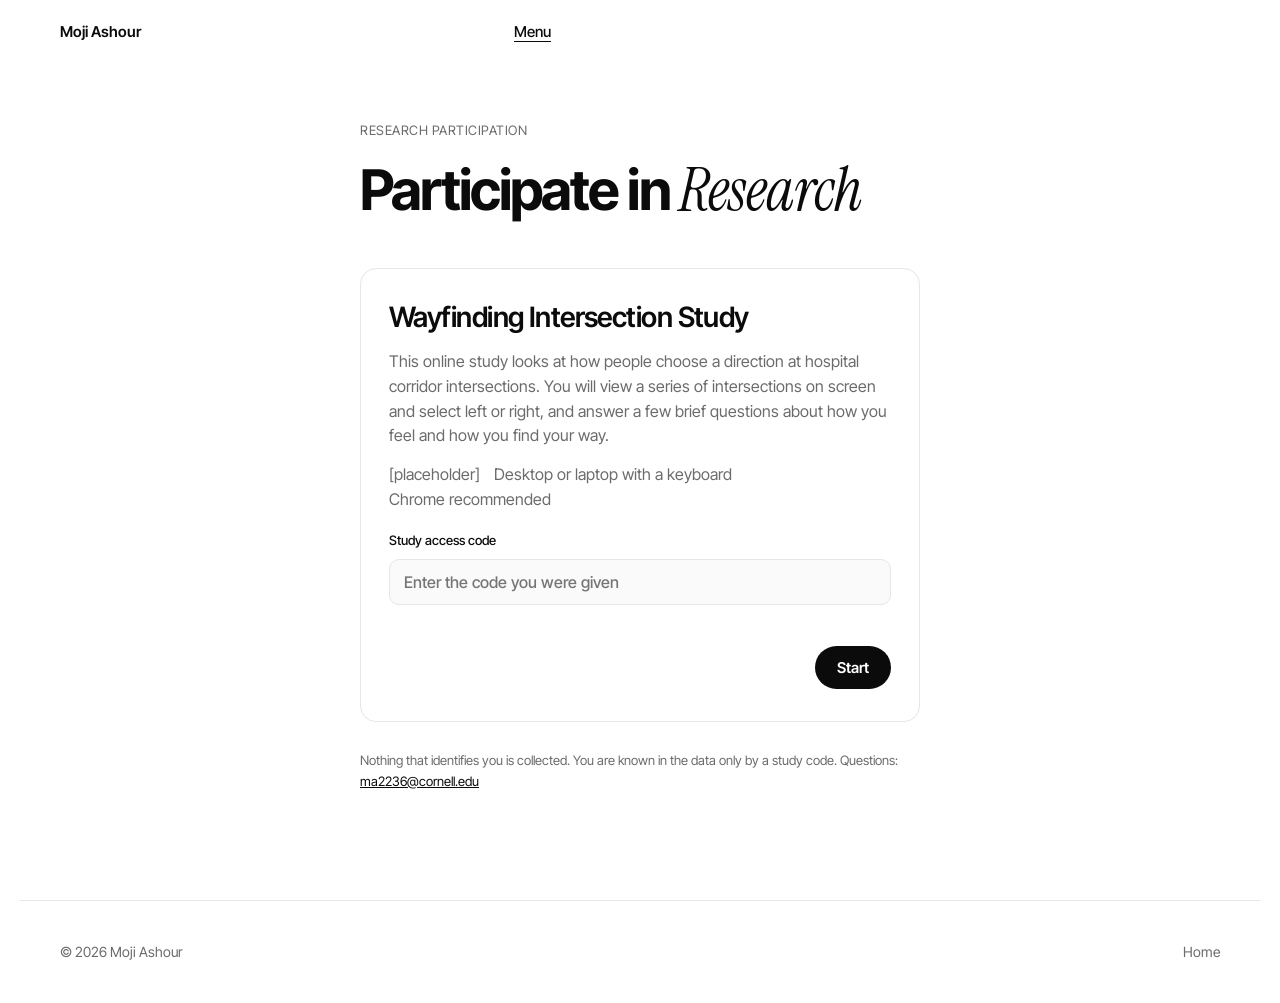
==== commit dc0bddec: "Wayfinding v5.3: Norden adaptive math, 4 VAS sliders, I-PANAS-SF, STICSA trait only, attention check" ====
--- a/wayfinding-study/index.html
+++ b/wayfinding-study/index.html
@@ -4,9 +4,9 @@
     <link rel="icon" href="data:," />
   <meta charset="UTF-8" />
   <meta name="viewport" content="width=device-width, initial-scale=1" />
-  <title>Wayfinding Study v4.9</title>
-  <link rel="stylesheet" href="assets/fonts/fonts.css" />
-  <link rel="stylesheet" href="css/styles.css" />
+  <title>Wayfinding Study v5.3</title>
+  <link rel="stylesheet" href="assets/fonts/fonts.css?v=53" />
+  <link rel="stylesheet" href="css/styles.css?v=53" />
 </head>
 <body>
   <div id="lab-banner" role="status">LAB MODE — markers stub</div>
@@ -56,7 +56,7 @@
 
   <header class="app-bar">
     <div class="study-wordmark">Hospital Wayfinding Study</div>
-    <h1>Hospital Wayfinding · v4.9</h1>
+    <h1>Hospital Wayfinding · v5.3</h1>
     <div class="meta" id="header-meta">mode: —</div>
   </header>
   <button type="button" id="btn-withdraw" class="withdraw-link" hidden>Withdraw</button>
@@ -71,6 +71,7 @@
     <section id="screen-instructions" class="screen" aria-label="Instructions">
       <p class="kicker">Wayfinding task</p>
       <h2>Instructions</h2>
+      <p class="read-note read-first"><strong>Please read all instructions carefully.</strong></p>
       <p class="instr-lead">In this section, you are asked to find a destination inside a hospital environment. Remember that you can:</p>
       <ol class="instr-list">
         <li>Look around with your mouse.</li>
@@ -81,8 +82,8 @@
             <div class="key-combo"><kbd class="key-cap">→</kbd><span>Right</span></div>
           </div>
         </li>
-        <li>Please make your selection (right or left) as soon as you can.</li>
-        <li id="instr-decision-limit">You will have <strong>3 seconds</strong> to choose a direction at each intersection. If you do not choose within 3 seconds, a “Time’s up” message appears and the study moves on to the next intersection.</li>
+        <li>Please make your selection (right or left) <strong>as soon as you can</strong>.</li>
+        <li id="instr-decision-limit">In the task you <strong>must</strong> choose a direction within <strong>3 seconds</strong>. If you do not, a “Time’s up” message appears and the study moves on to the next intersection.</li>
         <li>Please stay focused.</li>
         <li>This is a serious data collection effort. Do not close this window or switch to another window during the experiment.</li>
       </ol>
@@ -118,6 +119,7 @@
               <span class="decision-timer-num" id="decision-timer-num" aria-hidden="true">3</span>
             </div>
             <div id="times-up" class="times-up" hidden aria-live="polite" aria-hidden="true"><span>Time’s up</span></div>
+            <div id="response-ack" class="response-ack" hidden aria-live="polite"><span id="response-ack-text"></span></div>
             <div id="intersection-label" class="intersection-label" hidden></div>
             <div id="probe-placeholder" class="probe-placeholder" hidden aria-hidden="true">
               <span id="placeholder-text" class="placeholder-text">Recall probe</span>
@@ -162,14 +164,27 @@
     <!-- End: participant results / debrief, plus experimenter tools when in lab or debug -->
     <section id="screen-end" class="screen participant-end" aria-label="Session complete">
       <div id="end-participant">
-        <p class="kicker">Session</p>
-        <h2>Session <em>complete</em></h2>
-        <p id="end-thanks">Thank you.</p>
-        <div id="end-debrief" class="debrief-block"></div>
-        <div id="end-results"></div>
-        <p id="end-save-status" class="save-status"></p>
-        <div class="btn-row" id="end-fallback-row" hidden>
-          <button type="button" id="btn-fallback-download">Download your data</button>
+        <!-- v5.2: loading screen -> compact results -> Continue -> final saved page -->
+        <div id="end-loading-view" class="end-view" hidden>
+          <div class="end-spinner" role="status" aria-label="Loading"></div>
+          <h2>Loading your <em>results</em>…</h2>
+          <p>Please wait a moment and keep this window open.</p>
+        </div>
+        <div id="end-results-view" class="end-view" hidden>
+          <p class="kicker">Your results</p>
+          <h2>Your <em>results</em></h2>
+          <p class="end-lead">A summary of your wayfinding performance. These numbers are from your own responses only. Timeouts count as incorrect direction choices.</p>
+          <div id="end-results"></div>
+          <p class="results-photo"><strong>Feel free to take a screenshot or a photo of your results!</strong></p>
+          <div class="btn-row"><button type="button" id="btn-end-continue">Continue</button></div>
+        </div>
+        <div id="end-final-view" class="end-view" hidden>
+          <h2 id="end-final-title">Session <em>complete</em></h2>
+          <p id="end-thanks">Thank you.</p>
+          <p id="end-save-status" class="save-status"></p>
+          <div class="btn-row" id="end-fallback-row" hidden>
+            <button type="button" id="btn-fallback-download">Download your data</button>
+          </div>
         </div>
       </div>
       <div id="end-experimenter" hidden>
@@ -177,13 +192,12 @@
         <p class="hint">These download buttons and the log preview are shown only in lab mode or <code>?debug=1</code>. They are hidden from online participants. Data are also kept in this browser's local storage, and saved to <code>data/</code> when run with <code>tools/server.py</code> or a configured backend.</p>
         <div class="summary" id="end-summary"></div>
         <div class="btn-row">
-          <button type="button" id="btn-download-json">Download JSON</button>
+          <button type="button" id="btn-download-zip">Download all (zip, with raw/)</button>
+          <button type="button" class="secondary" id="btn-download-q">Questionnaires CSV</button>
           <button type="button" class="secondary" id="btn-download-csv">Trials CSV</button>
-          <button type="button" class="secondary" id="btn-download-q">Questionnaires CSV</button>
-          <button type="button" class="secondary" id="btn-download-scores">Scores CSV</button>
-          <button type="button" class="secondary" id="btn-download-events">Events CSV</button>
-          <button type="button" class="secondary" id="btn-download-stress">Stress task CSV</button>
-          <button type="button" class="secondary" id="btn-download-summaries">Summaries CSV</button>
+          <button type="button" class="secondary" id="btn-download-json">Raw session JSON</button>
+          <button type="button" class="secondary" id="btn-download-events">Raw events CSV</button>
+          <button type="button" class="secondary" id="btn-download-stress">Raw DST items CSV</button>
           <button type="button" class="ghost" id="btn-restart">New session</button>
         </div>
         <label class="hint" for="log-preview" style="display:block;margin-top:1.25rem;">Session log preview</label>
@@ -192,13 +206,14 @@
     </section>
   </main>
 
-  <script src="js/stimuli.js"></script>
-  <script src="js/instruments.js"></script>
-  <script src="js/survey.js"></script>
-  <script src="js/stress.js"></script>
-  <script src="js/consent_copy.js"></script>
-  <script src="js/backend.js"></script>
-  <script type="module" src="js/pano3d.js"></script>
-  <script src="js/app.js"></script>
+  <script src="js/stimuli.js?v=53"></script>
+  <script src="js/instruments.js?v=53"></script>
+  <script src="js/survey.js?v=53"></script>
+  <script src="js/stress.js?v=53"></script>
+  <script src="js/consent_copy.js?v=53"></script>
+  <script src="js/export.js?v=53"></script>
+  <script src="js/backend.js?v=53"></script>
+  <script type="module" src="js/pano3d.js?v=53"></script>
+  <script src="js/app.js?v=53"></script>
 </body>
 </html>
--- a/wayfinding-study/css/styles.css
+++ b/wayfinding-study/css/styles.css
@@ -1630,3 +1630,140 @@
   padding: 0.45rem 1.35rem;
   box-shadow: 0 1px 8px rgba(11, 11, 11, 0.08);
 }
+
+/* ===================== v5.1: neutral response-registered feedback (same look for every choice; says nothing about correctness) ===================== */
+.response-ack { position: absolute; inset: 0; z-index: 26; pointer-events: none; }
+.response-ack[hidden] { display: none !important; }
+.response-ack::before { content: ""; position: absolute; top: 0; bottom: 0; width: 14%; }
+.response-ack.left::before { left: 0; background: linear-gradient(to right, rgba(11,11,11,0.28), rgba(11,11,11,0)); }
+.response-ack.right::before { right: 0; background: linear-gradient(to left, rgba(11,11,11,0.28), rgba(11,11,11,0)); }
+.response-ack span { position: absolute; bottom: 9%; left: 50%; transform: translateX(-50%); font-family: var(--sans, sans-serif);
+  font-size: clamp(1.1rem, 2.2vw, 1.6rem); font-weight: 600; letter-spacing: 0.01em; color: #fff; background: rgba(11,11,11,0.88);
+  border-radius: 999px; padding: 0.4rem 1.2rem; box-shadow: 0 1px 8px rgba(11,11,11,0.25); white-space: nowrap; }
+.response-ack.left span { left: 36%; }
+.response-ack.right span { left: 64%; }
+
+/* ===================== v5.2: layout (wider frame, larger body text, smaller headings, buttons right) ===================== */
+.screen { max-width: 1040px; }
+.screen.wide { max-width: 1100px; }
+#screen-instructions { max-width: 1040px; }
+#screen-end.participant-end { max-width: 1040px; }
+.screen h2, .page h2, .survey h2, #screen-end h2, #screen-instructions h2 {
+  font-size: clamp(26px, 2.4vw, 32px);
+  line-height: 1.12;
+  letter-spacing: -.025em;
+  margin: 0 0 16px;
+}
+.page p, .survey-instr, .instr-lead, .intro-list li, .instr-list li, .privacy-note, .screen li { font-size: 18px; line-height: 1.55; }
+.page p, .intro-list li, .instr-list li { color: #3a3a3a; }
+.page p strong, .instr-list li strong, .survey-instr strong, .dst-copy strong { color: var(--ink); font-weight: 700; }
+.kicker { margin-bottom: 12px; }
+#page-host .page, .survey, #screen-instructions, #end-participant { padding: 28px 34px; }
+.btn-row { justify-content: flex-end; align-items: center; }
+#end-experimenter .btn-row { justify-content: flex-start; }
+button, .btn { font-size: 16px; padding: 13px 26px; }
+.read-wait { font-size: 14px; color: var(--mute); margin-right: 6px; font-variant-numeric: tabular-nums; }
+.read-note { margin-top: 1rem; color: var(--ink) !important; }
+.read-note strong { color: var(--ink); }
+.intro-btn { align-self: flex-end; }
+#btn-intro-continue ~ .read-wait, .probe-placeholder .read-wait { align-self: flex-end; }
+
+/* questionnaires */
+.survey { padding: 26px 34px 24px; }
+.survey .qtext { font-size: 18px; }
+.survey .opt, .survey .opt span { font-size: 18px; }
+.survey .qhint { font-size: 15px; }
+.survey-instr.lead { font-size: 20px; color: var(--ink); }
+.survey-timeframe { font-size: 26px; font-weight: 700; color: var(--ink); letter-spacing: -.015em; margin: 4px 0 14px; line-height: 1.2; }
+.survey .vas-prompt { font-size: 18px; color: var(--ink); margin: .5rem 0 .8rem; }
+.survey .vas-ends { font-size: 18px; font-weight: 600; color: var(--ink); margin-top: .5rem; }
+.survey select.sel { font: 500 18px var(--sans); padding: 10px 14px; border: 1px solid var(--line); border-radius: 10px; background: #fafafa; color: var(--ink); min-width: 12rem; }
+.survey select.sel:focus { outline: 2px solid var(--ink); outline-offset: 2px; background: #fff; }
+.survey .unit { font-size: 16px; color: var(--mute); }
+table.matrix { margin-top: .2rem; }
+table.matrix th.qtext-h, table.matrix td.qtext { width: 40%; }
+table.matrix td.qtext { font-size: 18px; line-height: 1.35; }
+table.matrix thead th:not(.qtext-h) { padding: 6px 4px; }
+table.matrix .lh-num { font-size: 18px; font-weight: 700; }
+table.matrix .lh-lab { font-size: 15px; font-weight: 600; line-height: 1.2; color: #222; }
+table.matrix td { padding: .5rem .2rem; }
+table.matrix input[type=radio] { width: 1.3rem; height: 1.3rem; }
+/* horizontal 1-5 scale with endpoint labels (hospital familiarity) */
+.survey .hscale { display: flex; align-items: center; gap: 1.4rem; margin: .4rem 0 .2rem; }
+.survey .hs-pts { display: flex; gap: 2.2rem; justify-content: center; flex: 0 0 auto; }
+.survey .hs-pt { display: flex; flex-direction: column; align-items: center; gap: .35rem; cursor: pointer; font-size: 18px; font-weight: 600; color: var(--ink); min-width: 2rem; }
+.survey .hs-pt input { width: 1.4rem; height: 1.4rem; }
+.survey .hs-end { font-size: 16px; color: var(--ink); max-width: 10rem; line-height: 1.25; }
+.survey .hs-end:first-child { text-align: right; }
+.survey .hs-pna { margin-top: .7rem; padding-top: .6rem; border-top: 1px dashed var(--line); }
+/* one-screen questionnaire pages (TLX): tighter vertical rhythm */
+.survey[data-instrument="TLX"] table.matrix td { padding: .35rem .2rem; }
+.survey[data-instrument="TLX"] { padding-top: 20px; padding-bottom: 18px; }
+.survey[data-instrument="TLX"] .survey-instr { margin-bottom: .5rem; }
+.survey[data-instrument="TLX"] .btn-row { margin-top: 14px; }
+
+/* intersection decision countdown: thick, red (per-decision timer); overall progress bar stays subtle */
+.decision-timer { padding: 0; gap: 0; top: 0; }
+.decision-timer-track { height: 16px; border-radius: 0; background: rgba(255, 255, 255, 0.85); box-shadow: 0 1px 0 rgba(11, 11, 11, 0.25); }
+.decision-timer-fill { background: #d71920; }
+.decision-timer.urgent .decision-timer-fill { background: #b00010; animation: wf-pulse .45s ease-in-out infinite alternate; }
+.decision-timer-num { position: absolute; right: 12px; top: 22px; font-size: 1.15rem; font-weight: 800; color: #d71920; background: rgba(255, 255, 255, 0.92); padding: 1px 10px; min-width: 2em; box-shadow: 0 1px 6px rgba(11,11,11,.18); }
+.decision-timer.urgent .decision-timer-num { color: #b00010; }
+@keyframes wf-pulse { from { opacity: 1; } to { opacity: .72; } }
+.progress-track { height: 3px; background: #f1f2f4; }
+.progress-fill { background: #d3d6db; }
+
+/* end flow: loading -> compact results -> final saved page */
+#screen-end .end-view[hidden] { display: none !important; }
+#screen-end[data-view="loading"] #end-participant { background: transparent; border: 0; text-align: center; padding: 18vh 0 0; }
+#screen-end[data-view="loading"] #end-participant h2 { margin-top: 22px; }
+#screen-end[data-view="loading"] #end-participant p { color: var(--mute); }
+.end-spinner { width: 56px; height: 56px; margin: 0 auto; border: 5px solid #e4e4e4; border-top-color: var(--ink); border-radius: 50%; animation: wf-spin .9s linear infinite; }
+@keyframes wf-spin { to { transform: rotate(360deg); } }
+#screen-end[data-view="results"] #end-participant { max-width: 760px; margin: 0 auto; width: 100%; padding: 22px 28px; }
+#screen-end[data-view="results"] #end-participant h2 { margin-bottom: 8px; }
+#screen-end .end-lead { font-size: 16px; margin-bottom: .4rem; }
+#end-results { background: transparent; border: 0; padding: 0; border-radius: 0; }
+.perf-stats.compact { grid-template-columns: repeat(4, 1fr); gap: .6rem; margin: .8rem 0 .9rem; }
+.perf-stats.compact .perf-stat { padding: .7rem .45rem .65rem; background: #fff; border: 1px solid var(--line); }
+.perf-stats.compact .val { font-size: 1.6rem; }
+.perf-stats.compact .lbl { font-size: .82rem; line-height: 1.3; }
+.results-photo { font-size: 17px; color: var(--ink); margin: .2rem 0 0; }
+@media (max-width: 700px) { .perf-stats.compact { grid-template-columns: repeat(2, 1fr); } }
+#screen-end[data-view="final"] #end-participant { max-width: 640px; margin: 14vh auto 0; width: 100%; text-align: center; padding: 40px 36px; }
+#screen-end[data-view="final"] .btn-row { justify-content: center; }
+#screen-end[data-view="final"] .save-status { font-size: 20px; font-weight: 600; margin-top: 1.1rem; }
+
+/* v5.2: math-assessment intro uses the same wider frame / larger body text as the other instruction pages */
+.dst.dst-anticipation { max-width: 1040px; padding: 36px 44px 34px; }
+.dst-anticipation .dst-copy { max-width: none; font-size: 18px; line-height: 1.55; }
+.dst-anticipation .dst-title { font-size: clamp(26px, 2.4vw, 32px); }
+.dst-anticipation .dst-wait { text-align: right; font-size: 14px; }
+.survey p.survey-timeframe, .survey .survey-timeframe { color: var(--ink); font-size: 26px; font-weight: 700; }
+table.matrix .lh-lab { font-size: 17px; }
+table.matrix .lh-num { font-size: 19px; }
+
+/* ===================== v5.3 ===================== */
+/* Wayfinding instructions card ends after its content (no empty grey space below) */
+#screen-instructions.active { flex: 0 0 auto; margin-top: 1.5rem; margin-bottom: 1.5rem; }
+/* Intro / transition / destination pages inside the trial frame: Continue centred below the text */
+.intro-btn, #probe-placeholder.intro #btn-intro-continue { align-self: center; margin-top: 1.25rem; }
+#btn-intro-continue ~ .read-wait, .probe-placeholder .read-wait { align-self: center; order: 1; margin: 0.6rem 0 0; }
+.probe-placeholder.intro .read-wait { order: 1; }
+/* "Please read all instructions carefully." now the first line of a page */
+.read-note.read-first { margin: 0 0 1rem; }
+.page > .read-note:first-child, .dst-copy > .read-note:first-child { margin-top: 0; }
+.effort-note { color: var(--ink) !important; }
+/* Small-screen / touch-only block */
+.device-block { border: 2px solid #b00020; background: #fff5f6; color: #8a1f1f !important; padding: 1rem 1.25rem; border-radius: 12px; font-size: 18px; font-weight: 600; }
+/* Math: "Your performance is being recorded" banner */
+.dst-recorded { display: flex; align-items: center; justify-content: center; gap: 0.7rem; margin: 0.2rem 0 1rem; padding: 0.75rem 1rem;
+  font-size: clamp(1.4rem, 2.6vw, 2.1rem); font-weight: 800; letter-spacing: -0.01em; color: #fff; background: #b00020; border-radius: 12px; text-align: center; }
+.dst-rec-dot { width: 0.7em; height: 0.7em; border-radius: 50%; background: #fff; flex: 0 0 auto; animation: dst-rec-blink 1.2s ease-in-out infinite; }
+@keyframes dst-rec-blink { 50% { opacity: 0.25; } }
+.dst-pad.shuffled .dst-pad-btn { background: #fff7e6; }
+/* 4 VAS sliders on one page */
+.survey[data-instrument="VAS"] .q { margin-bottom: 0.9rem; padding: 0.9rem 1.1rem; }
+.survey[data-instrument="VAS"] .qtext { font-size: 19px; font-weight: 600; color: var(--ink); margin-bottom: 0.25rem; }
+.survey[data-instrument="VAS"] .vas-prompt { margin: 0 0 0.2rem; font-size: 14px; }
+/* Attention-check rows look like any other row (no highlight) */
